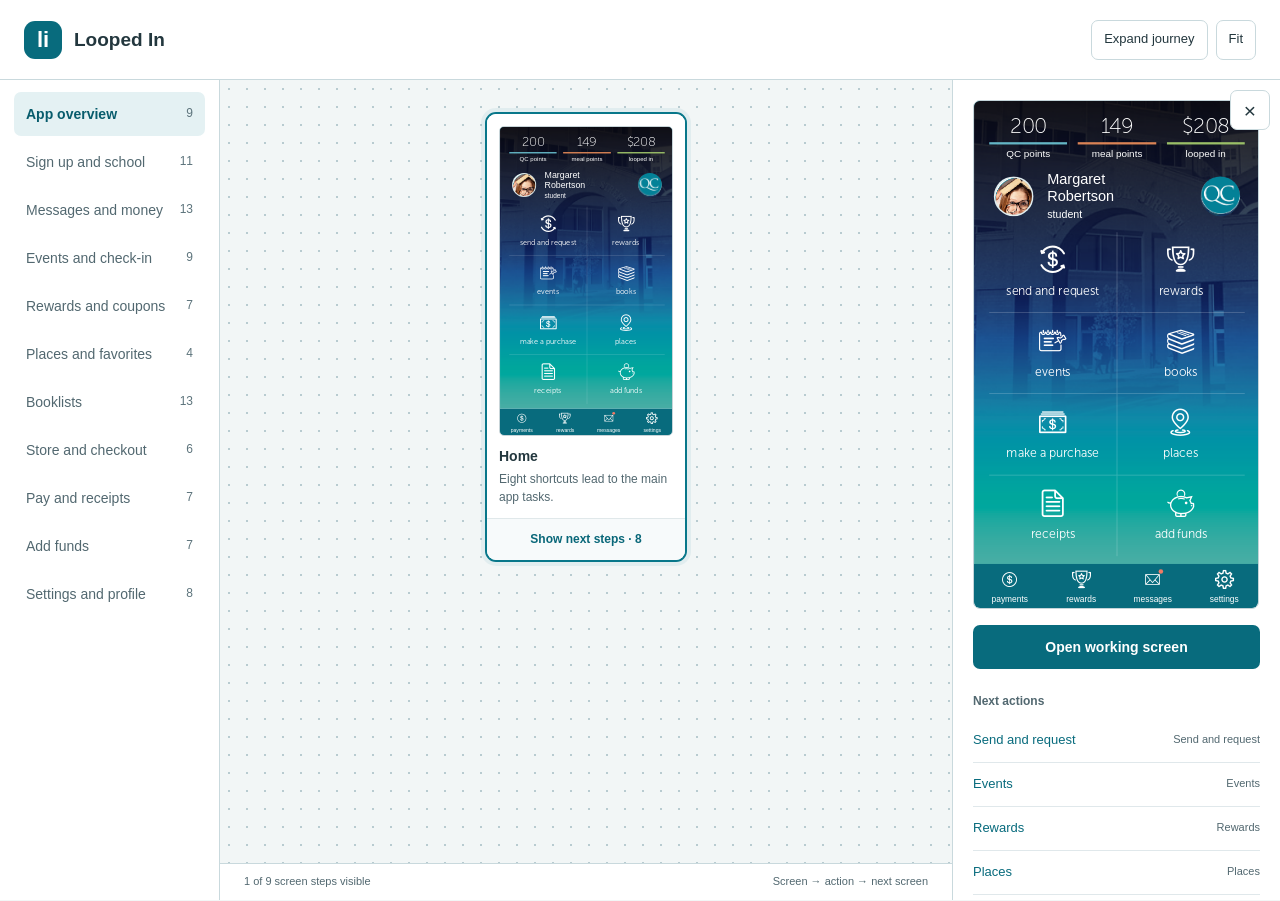
==== site/wireflows.html @ 43fe4c42 "Wireflow explorer: drop the subtitle Co-Authored-By: Claude Fable 5.1 <noreply@anthropic.com>" ====
<!doctype html><html lang="en"><head><meta charset="utf-8"><meta name="viewport" content="width=device-width,initial-scale=1"><title>Looped In · Wireflow explorer</title><link rel="stylesheet" href="wireflows.css?v=39"></head><body><header class="topbar"><a class="brand" href="#overview"><span class="brand-mark">li</span><span>Looped In</span></a><div class="top-actions"><button id="journey-toggle" class="quiet-button">Expand journey</button><button id="fit" class="quiet-button">Fit</button><a id="fullscreen" class="quiet-button" href="wireflows.html" target="_blank" rel="noopener">Full screen</a></div></header><div class="workspace"><aside class="journeys"><nav id="journey-nav" aria-label="App journeys"></nav></aside><main class="flow-main"><div class="canvas" id="canvas" tabindex="0" aria-label="Expandable wireflow canvas"><div class="graph" id="graph"></div></div><div class="canvas-footer"><span id="flow-progress"></span><span>Screen → action → next screen</span></div></main><aside class="inspector" id="inspector" aria-label="Screen inspector"><button id="inspector-close" class="icon-tool" aria-label="Close screen inspector">×</button><div class="detail-preview" id="detail-preview"></div><a id="open-screen" class="primary-button" target="_blank" rel="noopener">Open working screen</a><div class="next-heading">Next actions</div><div id="detail-next"></div></aside></div><div class="sr-only" id="announcement" role="status" aria-live="polite"></div><script src="wireflows-data.js?v=35"></script><script src="wireflows.js?v=39"></script></body></html>
---- site/wireflows.css ----
:root{--ink:#23373e;--muted:#526870;--accent:#086b7d;--line:#c9d9dd;--surface:#fff;--canvas:#f2f6f6}*{box-sizing:border-box}body{margin:0;font:15px/1.45 -apple-system,BlinkMacSystemFont,'Helvetica Neue',Arial,sans-serif;color:var(--ink);background:var(--canvas)}button,input,a{font:inherit}button,a{touch-action:manipulation}button{cursor:pointer}button:disabled{opacity:.45;cursor:default}a{color:var(--accent)}button:focus-visible,a:focus-visible,input:focus-visible,.canvas:focus-visible{outline:3px solid #17899b;outline-offset:3px}.topbar{height:80px;padding:16px 24px;display:flex;align-items:center;justify-content:space-between;gap:24px;border-bottom:1px solid var(--line);background:white}.brand{display:flex;align-items:center;gap:12px;color:var(--ink);font-size:19px;font-weight:600;text-decoration:none;white-space:nowrap}.brand small{display:block;font-size:13px;font-weight:400;color:var(--muted);margin-top:2px}.brand-mark{display:grid;place-items:center;width:38px;height:38px;border-radius:11px;background:var(--accent);color:#fff;font-size:22px}.top-actions,.flow-tools{display:flex;align-items:center;gap:8px}.top-actions>span{font-size:13px;color:var(--muted);margin-right:12px}.quiet-button,.icon-tool{display:inline-flex;align-items:center;justify-content:center;min-height:40px;padding:9px 12px;border:1px solid var(--line);border-radius:7px;background:white;color:var(--ink);text-decoration:none;font-size:13px;font-weight:500;white-space:nowrap}.quiet-button:hover,.icon-tool:hover{background:#eaf3f4;border-color:#8bacb5}.icon-tool{min-width:40px;padding:8px;font-size:21px;line-height:1}.primary-button{display:flex;align-items:center;justify-content:center;min-height:44px;padding:12px 16px;background:var(--accent);border-radius:7px;color:white;font-size:14px;font-weight:600;text-decoration:none}#help{padding:12px 24px;border-bottom:1px solid var(--line);background:#e3f1f3;color:#254e59;font-size:14px}.workspace{display:grid;grid-template-columns:220px minmax(320px,1fr) 328px;height:calc(100dvh - 80px)}.journeys{padding:24px 14px 16px;background:white;border-right:1px solid var(--line);overflow:auto;display:flex;flex-direction:column}.search-label{display:block;font-size:13px;color:var(--muted);margin:0 6px 8px}.journeys input{width:100%;padding:10px 12px;border:1px solid var(--line);border-radius:7px;font-size:14px;margin-bottom:16px;min-height:42px}.journeys nav{display:grid;gap:4px}.journey-button{width:100%;display:flex;align-items:center;justify-content:space-between;gap:8px;min-height:44px;padding:11px 12px;background:none;color:var(--muted);border:0;border-radius:7px;text-align:left;font-size:14px}.journey-button[aria-current=true]{background:#e4f1f3;color:#075c6c;font-weight:600}.journey-button:hover{background:#f0f5f6}.journey-button small{color:#5d747c;font-size:12px;font-weight:400}.sidebar-foot{padding:24px 12px 0;margin-top:auto;font-size:12px;line-height:1.7;color:#647b83}.flow-main{min-width:0;display:flex;flex-direction:column;overflow:hidden}.flow-heading{padding:24px;display:flex;gap:20px;align-items:flex-start;justify-content:space-between;background:#ffffffc9;border-bottom:1px solid var(--line);flex-wrap:wrap}.eyebrow{font-size:10px;letter-spacing:1.5px;font-weight:700;color:#647b83}h1{font-size:25px;letter-spacing:-.5px;margin:4px 0 5px;line-height:1.25}.flow-heading p{margin:0;color:var(--muted);font-size:14px}.flow-tools{gap:6px;flex-wrap:wrap}.flow-tools output{font-size:12px;min-width:40px;text-align:center}.canvas{position:relative;flex:1;overflow:auto;padding:32px;min-height:0;background-image:radial-gradient(#b8cbd0 1px,transparent 1px);background-size:18px 18px}.graph{width:max-content;min-width:100%;padding:0 12px 30px;zoom:1}.tree{display:flex;flex-direction:column;align-items:center;position:relative;flex:none}.node{width:202px;background:white;border:1px solid #c5d5da;border-radius:11px;box-shadow:0 3px 10px #1d46540a;overflow:hidden;position:relative;z-index:1}.node.selected{border:2px solid #08778a;box-shadow:0 0 0 4px #08778a12}.screen-button{border:0;border-radius:0;background:white;padding:12px 12px 0;width:100%;display:block;text-align:left;color:var(--ink)}.node-title{display:block;font-size:14px;font-weight:600;margin:10px 0 4px}.mini-screen{width:176px;height:313px;border:1px solid #c7d4d8;border-radius:5px;overflow:hidden;background:#e5edef;position:relative}.mini-screen iframe{width:375px;height:667px;border:0;display:block;transform:scale(.4693333);transform-origin:top left;pointer-events:none;background:white}.node.selected .mini-screen{width:174px;height:310px}.node.selected .mini-screen iframe{transform:scale(.464)}.node-note{padding:0 12px;margin:0 0 12px;font-size:12px;line-height:1.5;color:var(--muted)}.expand-node{display:flex;align-items:center;justify-content:center;width:100%;min-height:42px;border:0;border-top:1px solid #e0e8ea;background:#f7fafb;color:#096779;font-size:12px;font-weight:600;padding:10px 8px}.expand-node:hover{background:#e7f3f5}.node-end{display:block;padding:10px 12px;color:#657c83;background:#f8fafb;border-top:1px solid #e0e8ea;font-size:11px}.branches{display:flex;align-items:flex-start;gap:28px;padding:46px 8px 0;position:relative}.branches:before{content:'';position:absolute;top:23px;left:109px;right:109px;height:1px;background:#9ebbc3}.branches>.tree:before{content:'';position:absolute;top:-23px;left:50%;height:23px;border-left:1px solid #9ebbc3}.tree:has(>.branches):after{content:'';position:absolute;left:50%;top:var(--node-height,450px);height:23px;border-left:1px solid #9ebbc3}.edge-label{font-size:11px;font-weight:500;color:#365c68;background:#f2f6f6;padding:3px 8px;border:1px solid #d2e0e4;border-radius:20px;margin:-13px 0 12px;max-width:180px;text-align:center;position:relative;z-index:1}.canvas-footer{display:flex;justify-content:space-between;gap:20px;padding:10px 24px;background:white;border-top:1px solid var(--line);font-size:11px;color:var(--muted)}.inspector{background:white;border-left:1px solid var(--line);padding:20px;overflow:auto}.inspector-heading{display:flex;align-items:center;justify-content:space-between;gap:12px}.inspector-heading .icon-tool{display:none}.inspector h2{font-size:21px;margin:12px 0 8px;line-height:1.3}.inspector>p{font-size:14px;color:var(--muted);margin:0 0 18px}.detail-preview{width:286px;height:509px;overflow:hidden;border:1px solid #c4d4d9;border-radius:7px;background:#e6edef;margin-bottom:16px}.detail-preview iframe{width:375px;height:667px;border:0;display:block;transform:scale(.7626667);transform-origin:top left;pointer-events:none;background:white}.next-heading{font-size:12px;font-weight:600;color:var(--muted);margin:24px 0 8px}.next-action{display:flex;width:100%;align-items:center;justify-content:space-between;gap:12px;padding:12px 0;min-height:44px;border:0;border-bottom:1px solid #e0e8eb;background:white;color:var(--accent);text-align:left;font-size:13px}.next-action small{color:var(--muted);font-size:11px;max-width:128px;text-align:right}.no-next{font-size:13px;color:var(--muted)}.sr-only{position:absolute;width:1px;height:1px;padding:0;overflow:hidden;clip:rect(0,0,0,0);white-space:nowrap}.empty-search{font-size:13px;padding:12px;color:var(--muted)}@media(max-width:1100px){.workspace{grid-template-columns:190px minmax(300px,1fr)}.inspector{display:none}.workspace.inspector-open .inspector{display:block;position:fixed;right:0;top:80px;bottom:0;width:328px;z-index:20;box-shadow:-8px 0 40px #173b4c22}.inspector-heading .icon-tool{display:inline-flex}.top-actions>span{display:none}}@media(max-width:700px){.topbar{padding:12px 16px;height:76px;gap:12px}.brand{font-size:16px}.brand small{font-size:11px}.brand-mark{width:32px;height:32px}.top-actions{gap:6px}.top-actions .quiet-button{font-size:11px;padding:8px}.top-actions #help-toggle{display:none}.workspace{height:calc(100dvh - 76px);grid-template-columns:1fr;grid-template-rows:auto 1fr}.journeys{padding:8px 12px;border-right:0;border-bottom:1px solid var(--line);overflow:auto}.journeys .search-label,.journeys input,.sidebar-foot{display:none}.journeys nav{display:flex;gap:6px;width:max-content}.journey-button{width:auto;white-space:nowrap;padding:8px 12px;font-size:12px;min-height:38px}.journey-button small{display:none}.flow-heading{padding:16px;gap:12px}h1{font-size:22px}.flow-heading p{font-size:13px}.canvas{padding:24px 16px}.canvas-footer{padding:10px 16px}.canvas-footer>span:last-child{display:none}.workspace.inspector-open .inspector{top:76px;max-width:100vw}.flow-tools .quiet-button,.flow-tools .icon-tool{min-height:36px;font-size:12px}.flow-tools .icon-tool{font-size:19px;min-width:36px}}
@media(prefers-reduced-motion:reduce){*{scroll-behavior:auto!important;transition:none!important}}
@keyframes connector-grow{from{transform:scaleY(0);opacity:0}to{transform:scaleY(1);opacity:1}}.tree.branch-opening:after{transform-origin:top;animation:connector-grow 180ms cubic-bezier(.2,.75,.2,1) both}.tree.branch-closing:after{opacity:0;transition:opacity 180ms ease}.node{transition:border-color 160ms ease,box-shadow 160ms ease}.screen-button:hover .mini-screen{box-shadow:0 3px 12px #133f4f1a}.screen-button .mini-screen{transition:box-shadow 160ms ease}@media(prefers-reduced-motion:reduce){.tree.branch-opening:after{animation:none!important}.tree.branch-closing:after{transition:none!important}}

.flow-name{flex:1;min-width:0;font-size:15px;font-weight:600;color:var(--muted);white-space:nowrap;overflow:hidden;text-overflow:ellipsis}.topbar{gap:16px}.journeys{padding-top:12px}.inspector{position:relative}#inspector-close{position:absolute;top:10px;right:10px;z-index:2}#fullscreen[hidden]{display:none}@media(max-width:700px){.flow-name{display:none}.top-actions{flex-wrap:wrap;justify-content:flex-end}}
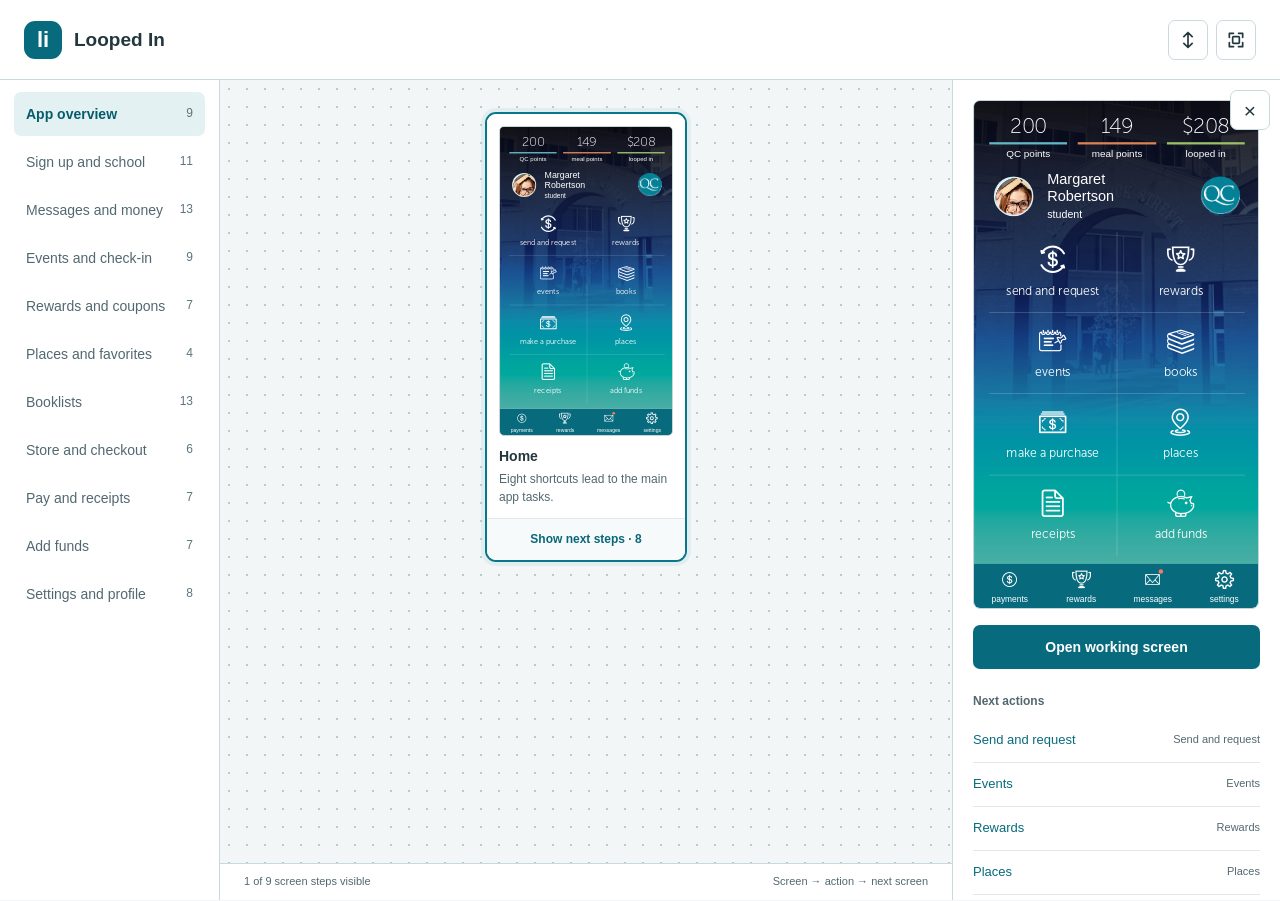
==== commit 56a753d5: "Wireflow explorer: icon buttons Co-Authored-By: Claude Fable 5.1 <noreply@anthropic.com>" ====
--- a/site/wireflows.html
+++ b/site/wireflows.html
@@ -1 +1 @@
-<!doctype html><html lang="en"><head><meta charset="utf-8"><meta name="viewport" content="width=device-width,initial-scale=1"><title>Looped In · Wireflow explorer</title><link rel="stylesheet" href="wireflows.css?v=39"></head><body><header class="topbar"><a class="brand" href="#overview"><span class="brand-mark">li</span><span>Looped In</span></a><div class="top-actions"><button id="journey-toggle" class="quiet-button">Expand journey</button><button id="fit" class="quiet-button">Fit</button><a id="fullscreen" class="quiet-button" href="wireflows.html" target="_blank" rel="noopener">Full screen</a></div></header><div class="workspace"><aside class="journeys"><nav id="journey-nav" aria-label="App journeys"></nav></aside><main class="flow-main"><div class="canvas" id="canvas" tabindex="0" aria-label="Expandable wireflow canvas"><div class="graph" id="graph"></div></div><div class="canvas-footer"><span id="flow-progress"></span><span>Screen → action → next screen</span></div></main><aside class="inspector" id="inspector" aria-label="Screen inspector"><button id="inspector-close" class="icon-tool" aria-label="Close screen inspector">×</button><div class="detail-preview" id="detail-preview"></div><a id="open-screen" class="primary-button" target="_blank" rel="noopener">Open working screen</a><div class="next-heading">Next actions</div><div id="detail-next"></div></aside></div><div class="sr-only" id="announcement" role="status" aria-live="polite"></div><script src="wireflows-data.js?v=35"></script><script src="wireflows.js?v=39"></script></body></html>
+<!doctype html><html lang="en"><head><meta charset="utf-8"><meta name="viewport" content="width=device-width,initial-scale=1"><title>Looped In · Wireflow explorer</title><link rel="stylesheet" href="wireflows.css?v=41"></head><body><header class="topbar"><a class="brand" href="#overview"><span class="brand-mark">li</span><span>Looped In</span></a><div class="top-actions"><button id="journey-toggle" class="icon-tool" aria-label="Expand journey" title="Expand journey"><svg viewBox="0 0 24 24" width="20" height="20" fill="none" stroke="currentColor" stroke-width="2" stroke-linecap="round" stroke-linejoin="round" aria-hidden="true"><path d="M12 3v18M7 8l5-5 5 5M7 16l5 5 5-5"/></svg></button><button id="fit" class="icon-tool" aria-label="Fit to width" title="Fit to width"><svg viewBox="0 0 24 24" width="20" height="20" fill="none" stroke="currentColor" stroke-width="2" stroke-linecap="round" stroke-linejoin="round" aria-hidden="true"><path d="M9 4H4v5M15 4h5v5M9 20H4v-5M15 20h5v-5"/><rect x="8" y="8" width="8" height="8" rx="1"/></svg></button><a id="fullscreen" class="icon-tool" aria-label="Full screen" title="Full screen" href="wireflows.html" target="_blank" rel="noopener"><svg viewBox="0 0 24 24" width="20" height="20" fill="none" stroke="currentColor" stroke-width="2" stroke-linecap="round" stroke-linejoin="round" aria-hidden="true"><path d="M4 9V4h5M20 9V4h-5M4 15v5h5M20 15v5h-5"/></svg></a></div></header><div class="workspace"><aside class="journeys"><nav id="journey-nav" aria-label="App journeys"></nav></aside><main class="flow-main"><div class="canvas" id="canvas" tabindex="0" aria-label="Expandable wireflow canvas"><div class="graph" id="graph"></div></div><div class="canvas-footer"><span id="flow-progress"></span><span>Screen → action → next screen</span></div></main><aside class="inspector" id="inspector" aria-label="Screen inspector"><button id="inspector-close" class="icon-tool" aria-label="Close screen inspector">×</button><div class="detail-preview" id="detail-preview"></div><a id="open-screen" class="primary-button" target="_blank" rel="noopener">Open working screen</a><div class="next-heading">Next actions</div><div id="detail-next"></div></aside></div><div class="sr-only" id="announcement" role="status" aria-live="polite"></div><script src="wireflows-data.js?v=35"></script><script src="wireflows.js?v=41"></script></body></html>
--- a/site/wireflows.css
+++ b/site/wireflows.css
@@ -3,3 +3,4 @@
 @keyframes connector-grow{from{transform:scaleY(0);opacity:0}to{transform:scaleY(1);opacity:1}}.tree.branch-opening:after{transform-origin:top;animation:connector-grow 180ms cubic-bezier(.2,.75,.2,1) both}.tree.branch-closing:after{opacity:0;transition:opacity 180ms ease}.node{transition:border-color 160ms ease,box-shadow 160ms ease}.screen-button:hover .mini-screen{box-shadow:0 3px 12px #133f4f1a}.screen-button .mini-screen{transition:box-shadow 160ms ease}@media(prefers-reduced-motion:reduce){.tree.branch-opening:after{animation:none!important}.tree.branch-closing:after{transition:none!important}}
 
 .flow-name{flex:1;min-width:0;font-size:15px;font-weight:600;color:var(--muted);white-space:nowrap;overflow:hidden;text-overflow:ellipsis}.topbar{gap:16px}.journeys{padding-top:12px}.inspector{position:relative}#inspector-close{position:absolute;top:10px;right:10px;z-index:2}#fullscreen[hidden]{display:none}@media(max-width:700px){.flow-name{display:none}.top-actions{flex-wrap:wrap;justify-content:flex-end}}
+.top-actions .icon-tool{width:40px;height:40px;padding:0}.top-actions .icon-tool svg{display:block}
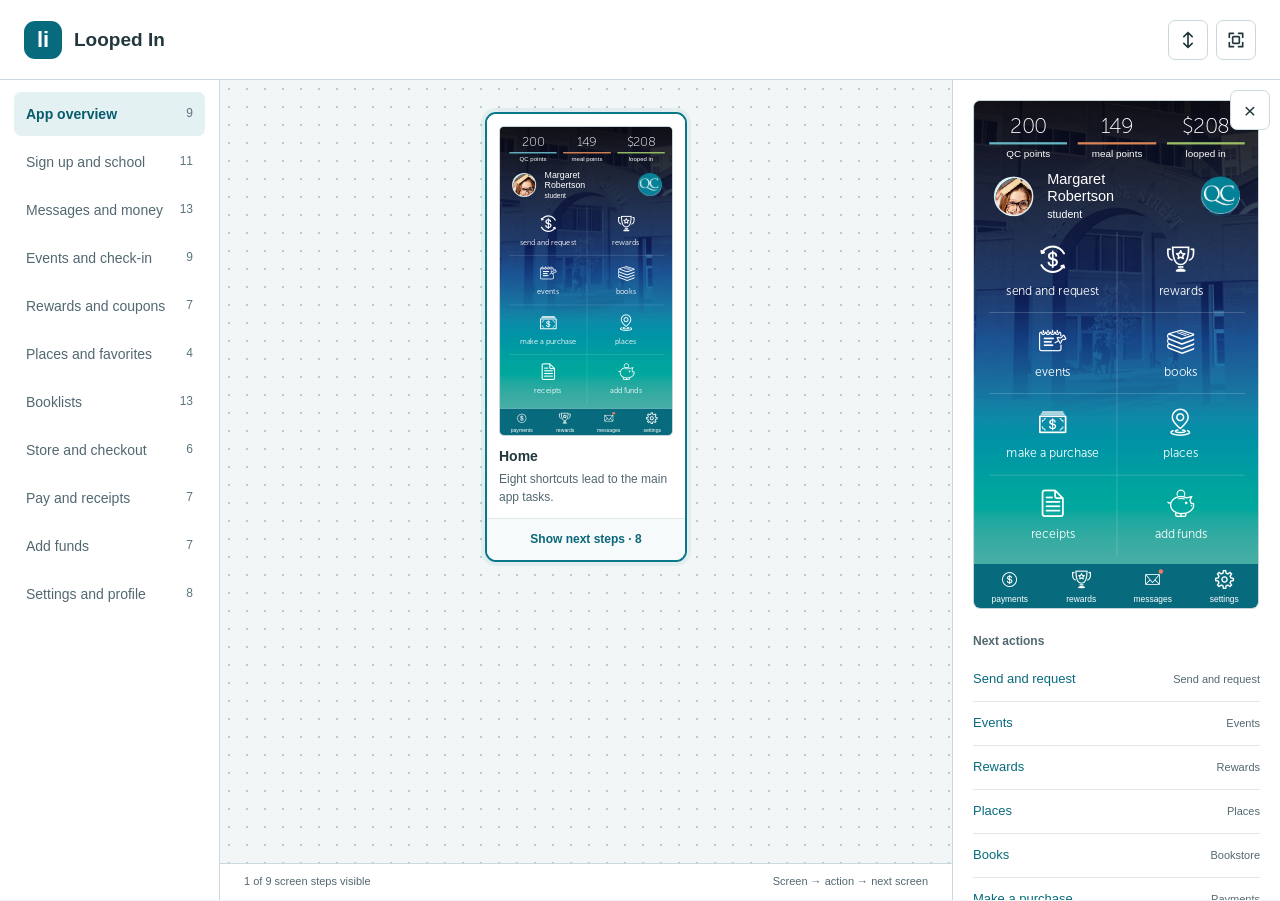
==== commit d01cba98: "Wireflow explorer: drop the open-screen button Co-Authored-By: Claude Fable 5.1 <noreply@anthropic.c" ====
--- a/site/wireflows.html
+++ b/site/wireflows.html
@@ -1 +1 @@
-<!doctype html><html lang="en"><head><meta charset="utf-8"><meta name="viewport" content="width=device-width,initial-scale=1"><title>Looped In · Wireflow explorer</title><link rel="stylesheet" href="wireflows.css?v=41"></head><body><header class="topbar"><a class="brand" href="#overview"><span class="brand-mark">li</span><span>Looped In</span></a><div class="top-actions"><button id="journey-toggle" class="icon-tool" aria-label="Expand journey" title="Expand journey"><svg viewBox="0 0 24 24" width="20" height="20" fill="none" stroke="currentColor" stroke-width="2" stroke-linecap="round" stroke-linejoin="round" aria-hidden="true"><path d="M12 3v18M7 8l5-5 5 5M7 16l5 5 5-5"/></svg></button><button id="fit" class="icon-tool" aria-label="Fit to width" title="Fit to width"><svg viewBox="0 0 24 24" width="20" height="20" fill="none" stroke="currentColor" stroke-width="2" stroke-linecap="round" stroke-linejoin="round" aria-hidden="true"><path d="M9 4H4v5M15 4h5v5M9 20H4v-5M15 20h5v-5"/><rect x="8" y="8" width="8" height="8" rx="1"/></svg></button><a id="fullscreen" class="icon-tool" aria-label="Full screen" title="Full screen" href="wireflows.html" target="_blank" rel="noopener"><svg viewBox="0 0 24 24" width="20" height="20" fill="none" stroke="currentColor" stroke-width="2" stroke-linecap="round" stroke-linejoin="round" aria-hidden="true"><path d="M4 9V4h5M20 9V4h-5M4 15v5h5M20 15v5h-5"/></svg></a></div></header><div class="workspace"><aside class="journeys"><nav id="journey-nav" aria-label="App journeys"></nav></aside><main class="flow-main"><div class="canvas" id="canvas" tabindex="0" aria-label="Expandable wireflow canvas"><div class="graph" id="graph"></div></div><div class="canvas-footer"><span id="flow-progress"></span><span>Screen → action → next screen</span></div></main><aside class="inspector" id="inspector" aria-label="Screen inspector"><button id="inspector-close" class="icon-tool" aria-label="Close screen inspector">×</button><div class="detail-preview" id="detail-preview"></div><a id="open-screen" class="primary-button" target="_blank" rel="noopener">Open working screen</a><div class="next-heading">Next actions</div><div id="detail-next"></div></aside></div><div class="sr-only" id="announcement" role="status" aria-live="polite"></div><script src="wireflows-data.js?v=35"></script><script src="wireflows.js?v=41"></script></body></html>
+<!doctype html><html lang="en"><head><meta charset="utf-8"><meta name="viewport" content="width=device-width,initial-scale=1"><title>Looped In · Wireflow explorer</title><link rel="stylesheet" href="wireflows.css?v=42"></head><body><header class="topbar"><a class="brand" href="#overview"><span class="brand-mark">li</span><span>Looped In</span></a><div class="top-actions"><button id="journey-toggle" class="icon-tool" aria-label="Expand journey" title="Expand journey"><svg viewBox="0 0 24 24" width="20" height="20" fill="none" stroke="currentColor" stroke-width="2" stroke-linecap="round" stroke-linejoin="round" aria-hidden="true"><path d="M12 3v18M7 8l5-5 5 5M7 16l5 5 5-5"/></svg></button><button id="fit" class="icon-tool" aria-label="Fit to width" title="Fit to width"><svg viewBox="0 0 24 24" width="20" height="20" fill="none" stroke="currentColor" stroke-width="2" stroke-linecap="round" stroke-linejoin="round" aria-hidden="true"><path d="M9 4H4v5M15 4h5v5M9 20H4v-5M15 20h5v-5"/><rect x="8" y="8" width="8" height="8" rx="1"/></svg></button><a id="fullscreen" class="icon-tool" aria-label="Full screen" title="Full screen" href="wireflows.html" target="_blank" rel="noopener"><svg viewBox="0 0 24 24" width="20" height="20" fill="none" stroke="currentColor" stroke-width="2" stroke-linecap="round" stroke-linejoin="round" aria-hidden="true"><path d="M4 9V4h5M20 9V4h-5M4 15v5h5M20 15v5h-5"/></svg></a></div></header><div class="workspace"><aside class="journeys"><nav id="journey-nav" aria-label="App journeys"></nav></aside><main class="flow-main"><div class="canvas" id="canvas" tabindex="0" aria-label="Expandable wireflow canvas"><div class="graph" id="graph"></div></div><div class="canvas-footer"><span id="flow-progress"></span><span>Screen → action → next screen</span></div></main><aside class="inspector" id="inspector" aria-label="Screen inspector"><button id="inspector-close" class="icon-tool" aria-label="Close screen inspector">×</button><div class="detail-preview" id="detail-preview"></div><div class="next-heading">Next actions</div><div id="detail-next"></div></aside></div><div class="sr-only" id="announcement" role="status" aria-live="polite"></div><script src="wireflows-data.js?v=35"></script><script src="wireflows.js?v=42"></script></body></html>
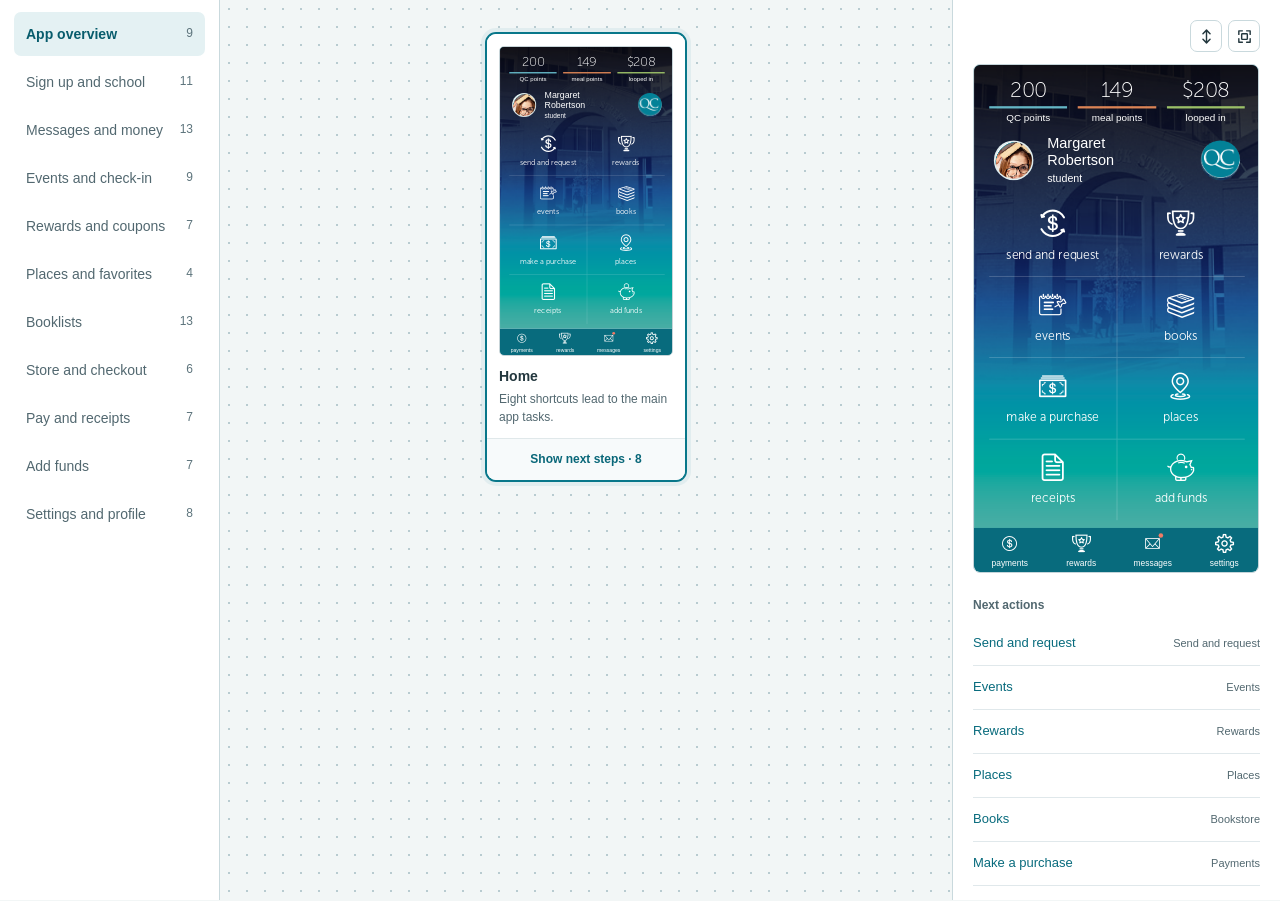
==== commit 22b5511f: "Wireflow explorer: no header or footer; icon row in the right column Co-Authored-By: Claude Fable 5." ====
--- a/site/wireflows.html
+++ b/site/wireflows.html
@@ -1 +1 @@
-<!doctype html><html lang="en"><head><meta charset="utf-8"><meta name="viewport" content="width=device-width,initial-scale=1"><title>Looped In · Wireflow explorer</title><link rel="stylesheet" href="wireflows.css?v=42"></head><body><header class="topbar"><a class="brand" href="#overview"><span class="brand-mark">li</span><span>Looped In</span></a><div class="top-actions"><button id="journey-toggle" class="icon-tool" aria-label="Expand journey" title="Expand journey"><svg viewBox="0 0 24 24" width="20" height="20" fill="none" stroke="currentColor" stroke-width="2" stroke-linecap="round" stroke-linejoin="round" aria-hidden="true"><path d="M12 3v18M7 8l5-5 5 5M7 16l5 5 5-5"/></svg></button><button id="fit" class="icon-tool" aria-label="Fit to width" title="Fit to width"><svg viewBox="0 0 24 24" width="20" height="20" fill="none" stroke="currentColor" stroke-width="2" stroke-linecap="round" stroke-linejoin="round" aria-hidden="true"><path d="M9 4H4v5M15 4h5v5M9 20H4v-5M15 20h5v-5"/><rect x="8" y="8" width="8" height="8" rx="1"/></svg></button><a id="fullscreen" class="icon-tool" aria-label="Full screen" title="Full screen" href="wireflows.html" target="_blank" rel="noopener"><svg viewBox="0 0 24 24" width="20" height="20" fill="none" stroke="currentColor" stroke-width="2" stroke-linecap="round" stroke-linejoin="round" aria-hidden="true"><path d="M4 9V4h5M20 9V4h-5M4 15v5h5M20 15v5h-5"/></svg></a></div></header><div class="workspace"><aside class="journeys"><nav id="journey-nav" aria-label="App journeys"></nav></aside><main class="flow-main"><div class="canvas" id="canvas" tabindex="0" aria-label="Expandable wireflow canvas"><div class="graph" id="graph"></div></div><div class="canvas-footer"><span id="flow-progress"></span><span>Screen → action → next screen</span></div></main><aside class="inspector" id="inspector" aria-label="Screen inspector"><button id="inspector-close" class="icon-tool" aria-label="Close screen inspector">×</button><div class="detail-preview" id="detail-preview"></div><div class="next-heading">Next actions</div><div id="detail-next"></div></aside></div><div class="sr-only" id="announcement" role="status" aria-live="polite"></div><script src="wireflows-data.js?v=35"></script><script src="wireflows.js?v=42"></script></body></html>
+<!doctype html><html lang="en"><head><meta charset="utf-8"><meta name="viewport" content="width=device-width,initial-scale=1"><title>Looped In · Wireflow explorer</title><link rel="stylesheet" href="wireflows.css?v=43"></head><body><div class="workspace"><aside class="journeys"><nav id="journey-nav" aria-label="App journeys"></nav></aside><main class="flow-main"><div class="canvas" id="canvas" tabindex="0" aria-label="Expandable wireflow canvas"><div class="graph" id="graph"></div></div></main><aside class="inspector" id="inspector" aria-label="Screen inspector"><div class="tools" id="tools"><button id="journey-toggle" class="icon-tool" aria-label="Expand journey" title="Expand journey"><svg viewBox="0 0 24 24" width="20" height="20" fill="none" stroke="currentColor" stroke-width="2" stroke-linecap="round" stroke-linejoin="round" aria-hidden="true"><path d="M12 3v18M7 8l5-5 5 5M7 16l5 5 5-5"/></svg></button><button id="fit" class="icon-tool" aria-label="Fit to width" title="Fit to width"><svg viewBox="0 0 24 24" width="20" height="20" fill="none" stroke="currentColor" stroke-width="2" stroke-linecap="round" stroke-linejoin="round" aria-hidden="true"><path d="M9 4H4v5M15 4h5v5M9 20H4v-5M15 20h5v-5"/><rect x="8" y="8" width="8" height="8" rx="1"/></svg></button><a id="fullscreen" class="icon-tool" aria-label="Full screen" title="Full screen" href="wireflows.html" target="_blank" rel="noopener"><svg viewBox="0 0 24 24" width="20" height="20" fill="none" stroke="currentColor" stroke-width="2" stroke-linecap="round" stroke-linejoin="round" aria-hidden="true"><path d="M4 9V4h5M20 9V4h-5M4 15v5h5M20 15v5h-5"/></svg></a><button id="inspector-close" class="icon-tool" aria-label="Close screen inspector">×</button></div><div class="detail-preview" id="detail-preview"></div><div class="next-heading">Next actions</div><div id="detail-next"></div></aside></div><div class="sr-only" id="announcement" role="status" aria-live="polite"></div><script src="wireflows-data.js?v=35"></script><script src="wireflows.js?v=43"></script></body></html>
--- a/site/wireflows.css
+++ b/site/wireflows.css
@@ -4,3 +4,4 @@
 
 .flow-name{flex:1;min-width:0;font-size:15px;font-weight:600;color:var(--muted);white-space:nowrap;overflow:hidden;text-overflow:ellipsis}.topbar{gap:16px}.journeys{padding-top:12px}.inspector{position:relative}#inspector-close{position:absolute;top:10px;right:10px;z-index:2}#fullscreen[hidden]{display:none}@media(max-width:700px){.flow-name{display:none}.top-actions{flex-wrap:wrap;justify-content:flex-end}}
 .top-actions .icon-tool{width:40px;height:40px;padding:0}.top-actions .icon-tool svg{display:block}
+.workspace{height:100dvh}.tools{display:flex;justify-content:flex-end;gap:6px;margin:0 0 12px}.tools .icon-tool,.top-actions .icon-tool{width:32px;height:32px;min-width:32px;min-height:32px;padding:0}.tools .icon-tool svg{width:17px;height:17px}#inspector-close{position:static;display:none}@media(max-width:1100px){.workspace{height:100dvh}.workspace.inspector-open .inspector{top:0}#inspector-close{display:inline-flex}.flow-main>.tools{padding:8px 12px 0;margin:0}}@media(max-width:700px){.workspace{height:100dvh}.workspace.inspector-open .inspector{top:0}}
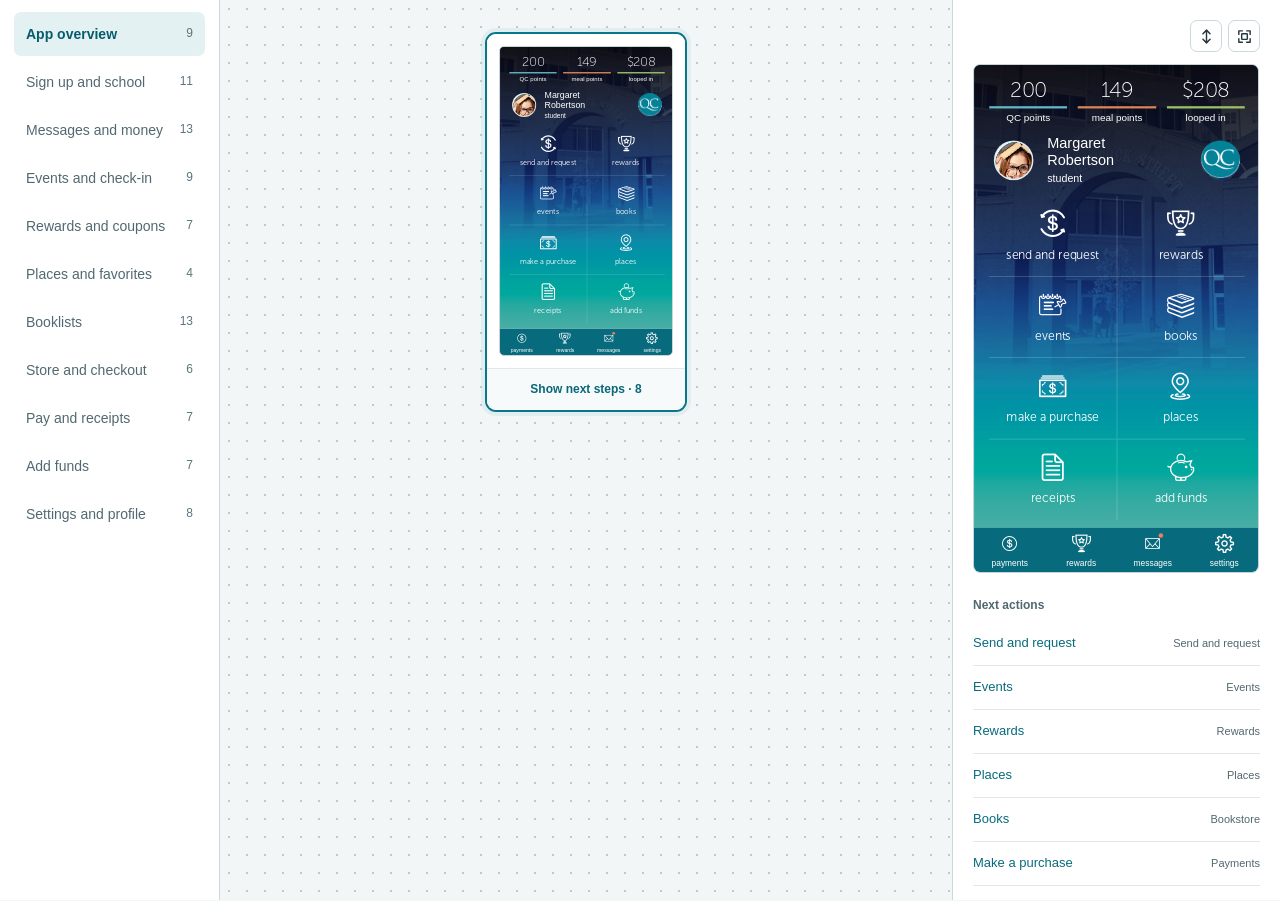
==== commit f0bbe271: "Wireflow explorer: hide card captions Co-Authored-By: Claude Fable 5.1 <noreply@anthropic.com>" ====
--- a/site/wireflows.html
+++ b/site/wireflows.html
@@ -1 +1 @@
-<!doctype html><html lang="en"><head><meta charset="utf-8"><meta name="viewport" content="width=device-width,initial-scale=1"><title>Looped In · Wireflow explorer</title><link rel="stylesheet" href="wireflows.css?v=43"></head><body><div class="workspace"><aside class="journeys"><nav id="journey-nav" aria-label="App journeys"></nav></aside><main class="flow-main"><div class="canvas" id="canvas" tabindex="0" aria-label="Expandable wireflow canvas"><div class="graph" id="graph"></div></div></main><aside class="inspector" id="inspector" aria-label="Screen inspector"><div class="tools" id="tools"><button id="journey-toggle" class="icon-tool" aria-label="Expand journey" title="Expand journey"><svg viewBox="0 0 24 24" width="20" height="20" fill="none" stroke="currentColor" stroke-width="2" stroke-linecap="round" stroke-linejoin="round" aria-hidden="true"><path d="M12 3v18M7 8l5-5 5 5M7 16l5 5 5-5"/></svg></button><button id="fit" class="icon-tool" aria-label="Fit to width" title="Fit to width"><svg viewBox="0 0 24 24" width="20" height="20" fill="none" stroke="currentColor" stroke-width="2" stroke-linecap="round" stroke-linejoin="round" aria-hidden="true"><path d="M9 4H4v5M15 4h5v5M9 20H4v-5M15 20h5v-5"/><rect x="8" y="8" width="8" height="8" rx="1"/></svg></button><a id="fullscreen" class="icon-tool" aria-label="Full screen" title="Full screen" href="wireflows.html" target="_blank" rel="noopener"><svg viewBox="0 0 24 24" width="20" height="20" fill="none" stroke="currentColor" stroke-width="2" stroke-linecap="round" stroke-linejoin="round" aria-hidden="true"><path d="M4 9V4h5M20 9V4h-5M4 15v5h5M20 15v5h-5"/></svg></a><button id="inspector-close" class="icon-tool" aria-label="Close screen inspector">×</button></div><div class="detail-preview" id="detail-preview"></div><div class="next-heading">Next actions</div><div id="detail-next"></div></aside></div><div class="sr-only" id="announcement" role="status" aria-live="polite"></div><script src="wireflows-data.js?v=35"></script><script src="wireflows.js?v=43"></script></body></html>
+<!doctype html><html lang="en"><head><meta charset="utf-8"><meta name="viewport" content="width=device-width,initial-scale=1"><title>Looped In · Wireflow explorer</title><link rel="stylesheet" href="wireflows.css?v=44"></head><body><div class="workspace"><aside class="journeys"><nav id="journey-nav" aria-label="App journeys"></nav></aside><main class="flow-main"><div class="canvas" id="canvas" tabindex="0" aria-label="Expandable wireflow canvas"><div class="graph" id="graph"></div></div></main><aside class="inspector" id="inspector" aria-label="Screen inspector"><div class="tools" id="tools"><button id="journey-toggle" class="icon-tool" aria-label="Expand journey" title="Expand journey"><svg viewBox="0 0 24 24" width="20" height="20" fill="none" stroke="currentColor" stroke-width="2" stroke-linecap="round" stroke-linejoin="round" aria-hidden="true"><path d="M12 3v18M7 8l5-5 5 5M7 16l5 5 5-5"/></svg></button><button id="fit" class="icon-tool" aria-label="Fit to width" title="Fit to width"><svg viewBox="0 0 24 24" width="20" height="20" fill="none" stroke="currentColor" stroke-width="2" stroke-linecap="round" stroke-linejoin="round" aria-hidden="true"><path d="M9 4H4v5M15 4h5v5M9 20H4v-5M15 20h5v-5"/><rect x="8" y="8" width="8" height="8" rx="1"/></svg></button><a id="fullscreen" class="icon-tool" aria-label="Full screen" title="Full screen" href="wireflows.html" target="_blank" rel="noopener"><svg viewBox="0 0 24 24" width="20" height="20" fill="none" stroke="currentColor" stroke-width="2" stroke-linecap="round" stroke-linejoin="round" aria-hidden="true"><path d="M4 9V4h5M20 9V4h-5M4 15v5h5M20 15v5h-5"/></svg></a><button id="inspector-close" class="icon-tool" aria-label="Close screen inspector">×</button></div><div class="detail-preview" id="detail-preview"></div><div class="next-heading">Next actions</div><div id="detail-next"></div></aside></div><div class="sr-only" id="announcement" role="status" aria-live="polite"></div><script src="wireflows-data.js?v=35"></script><script src="wireflows.js?v=43"></script></body></html>
--- a/site/wireflows.css
+++ b/site/wireflows.css
@@ -5,3 +5,4 @@
 .flow-name{flex:1;min-width:0;font-size:15px;font-weight:600;color:var(--muted);white-space:nowrap;overflow:hidden;text-overflow:ellipsis}.topbar{gap:16px}.journeys{padding-top:12px}.inspector{position:relative}#inspector-close{position:absolute;top:10px;right:10px;z-index:2}#fullscreen[hidden]{display:none}@media(max-width:700px){.flow-name{display:none}.top-actions{flex-wrap:wrap;justify-content:flex-end}}
 .top-actions .icon-tool{width:40px;height:40px;padding:0}.top-actions .icon-tool svg{display:block}
 .workspace{height:100dvh}.tools{display:flex;justify-content:flex-end;gap:6px;margin:0 0 12px}.tools .icon-tool,.top-actions .icon-tool{width:32px;height:32px;min-width:32px;min-height:32px;padding:0}.tools .icon-tool svg{width:17px;height:17px}#inspector-close{position:static;display:none}@media(max-width:1100px){.workspace{height:100dvh}.workspace.inspector-open .inspector{top:0}#inspector-close{display:inline-flex}.flow-main>.tools{padding:8px 12px 0;margin:0}}@media(max-width:700px){.workspace{height:100dvh}.workspace.inspector-open .inspector{top:0}}
+.node .node-title,.node .node-note{display:none}.screen-button{padding-bottom:12px}
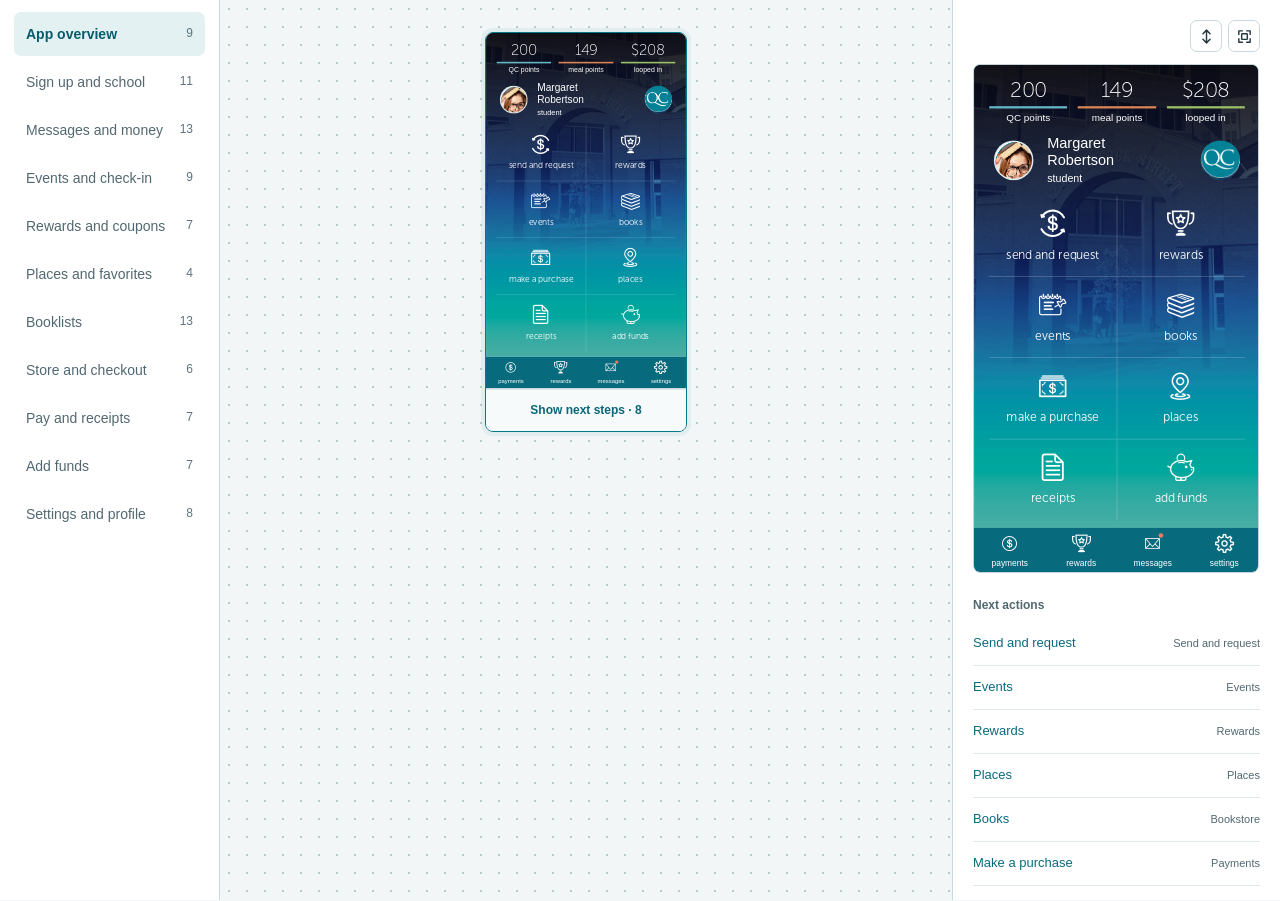
==== commit 0796ca29: "Wireflow explorer: screens fill their cards, no white border Co-Authored-By: Claude Fable 5.1 <norep" ====
--- a/site/wireflows.html
+++ b/site/wireflows.html
@@ -1 +1 @@
-<!doctype html><html lang="en"><head><meta charset="utf-8"><meta name="viewport" content="width=device-width,initial-scale=1"><title>Looped In · Wireflow explorer</title><link rel="stylesheet" href="wireflows.css?v=44"></head><body><div class="workspace"><aside class="journeys"><nav id="journey-nav" aria-label="App journeys"></nav></aside><main class="flow-main"><div class="canvas" id="canvas" tabindex="0" aria-label="Expandable wireflow canvas"><div class="graph" id="graph"></div></div></main><aside class="inspector" id="inspector" aria-label="Screen inspector"><div class="tools" id="tools"><button id="journey-toggle" class="icon-tool" aria-label="Expand journey" title="Expand journey"><svg viewBox="0 0 24 24" width="20" height="20" fill="none" stroke="currentColor" stroke-width="2" stroke-linecap="round" stroke-linejoin="round" aria-hidden="true"><path d="M12 3v18M7 8l5-5 5 5M7 16l5 5 5-5"/></svg></button><button id="fit" class="icon-tool" aria-label="Fit to width" title="Fit to width"><svg viewBox="0 0 24 24" width="20" height="20" fill="none" stroke="currentColor" stroke-width="2" stroke-linecap="round" stroke-linejoin="round" aria-hidden="true"><path d="M9 4H4v5M15 4h5v5M9 20H4v-5M15 20h5v-5"/><rect x="8" y="8" width="8" height="8" rx="1"/></svg></button><a id="fullscreen" class="icon-tool" aria-label="Full screen" title="Full screen" href="wireflows.html" target="_blank" rel="noopener"><svg viewBox="0 0 24 24" width="20" height="20" fill="none" stroke="currentColor" stroke-width="2" stroke-linecap="round" stroke-linejoin="round" aria-hidden="true"><path d="M4 9V4h5M20 9V4h-5M4 15v5h5M20 15v5h-5"/></svg></a><button id="inspector-close" class="icon-tool" aria-label="Close screen inspector">×</button></div><div class="detail-preview" id="detail-preview"></div><div class="next-heading">Next actions</div><div id="detail-next"></div></aside></div><div class="sr-only" id="announcement" role="status" aria-live="polite"></div><script src="wireflows-data.js?v=35"></script><script src="wireflows.js?v=43"></script></body></html>
+<!doctype html><html lang="en"><head><meta charset="utf-8"><meta name="viewport" content="width=device-width,initial-scale=1"><title>Looped In · Wireflow explorer</title><link rel="stylesheet" href="wireflows.css?v=45"></head><body><div class="workspace"><aside class="journeys"><nav id="journey-nav" aria-label="App journeys"></nav></aside><main class="flow-main"><div class="canvas" id="canvas" tabindex="0" aria-label="Expandable wireflow canvas"><div class="graph" id="graph"></div></div></main><aside class="inspector" id="inspector" aria-label="Screen inspector"><div class="tools" id="tools"><button id="journey-toggle" class="icon-tool" aria-label="Expand journey" title="Expand journey"><svg viewBox="0 0 24 24" width="20" height="20" fill="none" stroke="currentColor" stroke-width="2" stroke-linecap="round" stroke-linejoin="round" aria-hidden="true"><path d="M12 3v18M7 8l5-5 5 5M7 16l5 5 5-5"/></svg></button><button id="fit" class="icon-tool" aria-label="Fit to width" title="Fit to width"><svg viewBox="0 0 24 24" width="20" height="20" fill="none" stroke="currentColor" stroke-width="2" stroke-linecap="round" stroke-linejoin="round" aria-hidden="true"><path d="M9 4H4v5M15 4h5v5M9 20H4v-5M15 20h5v-5"/><rect x="8" y="8" width="8" height="8" rx="1"/></svg></button><a id="fullscreen" class="icon-tool" aria-label="Full screen" title="Full screen" href="wireflows.html" target="_blank" rel="noopener"><svg viewBox="0 0 24 24" width="20" height="20" fill="none" stroke="currentColor" stroke-width="2" stroke-linecap="round" stroke-linejoin="round" aria-hidden="true"><path d="M4 9V4h5M20 9V4h-5M4 15v5h5M20 15v5h-5"/></svg></a><button id="inspector-close" class="icon-tool" aria-label="Close screen inspector">×</button></div><div class="detail-preview" id="detail-preview"></div><div class="next-heading">Next actions</div><div id="detail-next"></div></aside></div><div class="sr-only" id="announcement" role="status" aria-live="polite"></div><script src="wireflows-data.js?v=35"></script><script src="wireflows.js?v=43"></script></body></html>
--- a/site/wireflows.css
+++ b/site/wireflows.css
@@ -6,3 +6,4 @@
 .top-actions .icon-tool{width:40px;height:40px;padding:0}.top-actions .icon-tool svg{display:block}
 .workspace{height:100dvh}.tools{display:flex;justify-content:flex-end;gap:6px;margin:0 0 12px}.tools .icon-tool,.top-actions .icon-tool{width:32px;height:32px;min-width:32px;min-height:32px;padding:0}.tools .icon-tool svg{width:17px;height:17px}#inspector-close{position:static;display:none}@media(max-width:1100px){.workspace{height:100dvh}.workspace.inspector-open .inspector{top:0}#inspector-close{display:inline-flex}.flow-main>.tools{padding:8px 12px 0;margin:0}}@media(max-width:700px){.workspace{height:100dvh}.workspace.inspector-open .inspector{top:0}}
 .node .node-title,.node .node-note{display:none}.screen-button{padding-bottom:12px}
+.screen-button{padding:0}.node{border-radius:8px}.mini-screen,.node.selected .mini-screen{width:200px;height:356px;border:0;border-radius:0;box-shadow:none}.mini-screen iframe,.mini-screen iframe.wire-live,.node.selected .mini-screen iframe{transform:scale(.5333333)}.node.selected{border-width:1px}
